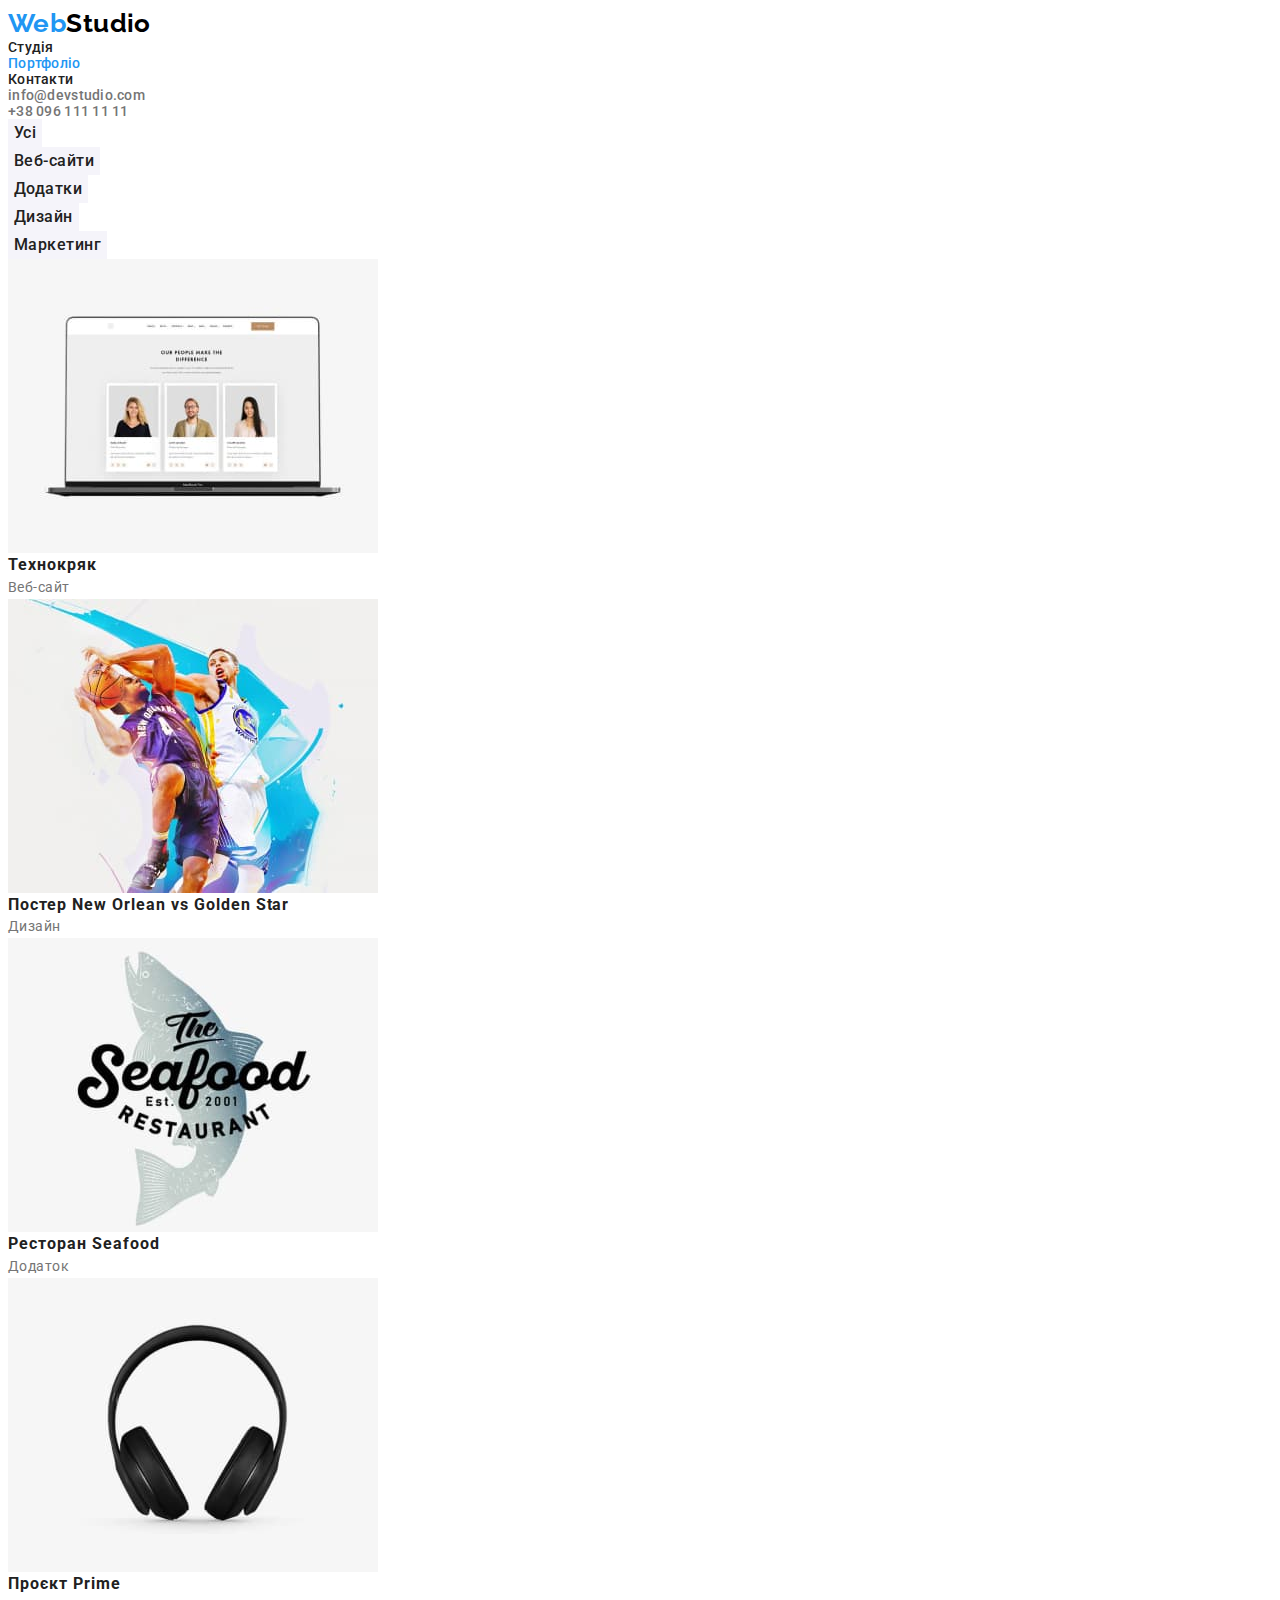
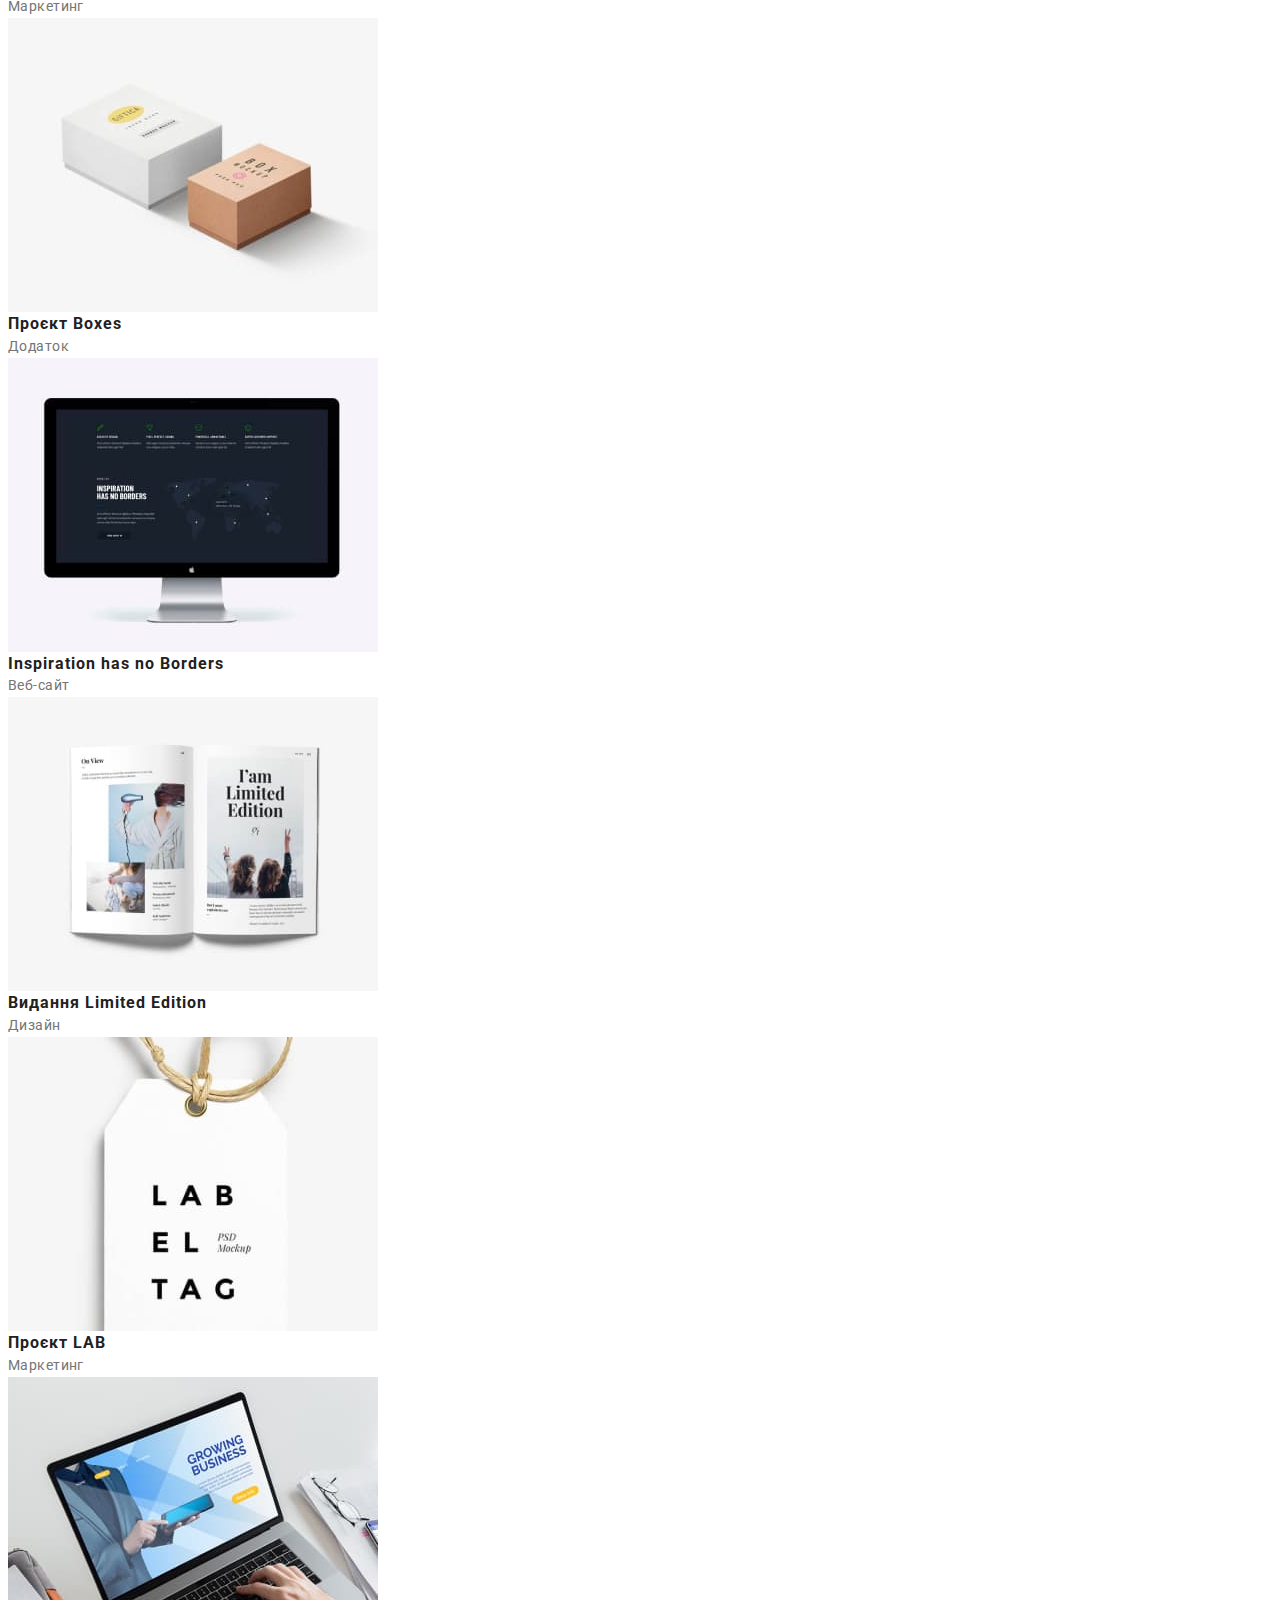
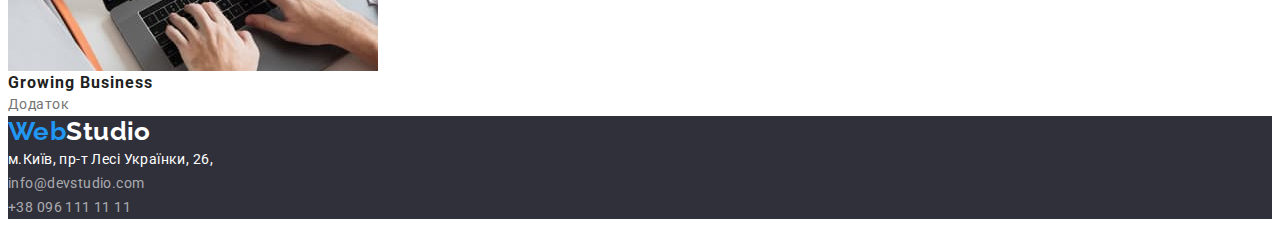
==== portfolio.html @ c2a8918e "kopia" ====
<!DOCTYPE html>
<html lang="uk">
  <head>
    <meta charset="UTF-8" />
    <meta http-equiv="X-UA-Compatible" content="IE=edge" />
    <meta name="viewport" content="width=device-width, initial-scale=1.0" />
    <title>portfolio</title>
    <link rel="preconnect" href="https://fonts.googleapis.com" />
    <link rel="preconnect" href="https://fonts.gstatic.com" crossorigin />
    <link
      href="https://fonts.googleapis.com/css2?family=Raleway:wght@700&family=Roboto:wght@400;500;700;900&display=swap"
      rel="stylesheet"
    />
    <link rel="stylesheet" href="./css/styles.css" />
  </head>

  <body>
    <!--Шапка-->
    <header class="header-item">
      <nav class="header-navigator">
        <a href="./index.html" class="logo link"
          ><span class="logo-blu link">Web</span
          ><span class="logo-header link">Studio</span></a
        >
        <ul class="list">
          <li>
            <a href="./index.html" class="nev-link link">Студія</a>
          </li>
          <li>
            <a href="./portfolio.html" class="nev-link link current"
              >Портфоліо</a
            >
          </li>
          <li>
            <a href="./index.html" class="nev-link link">Контакти</a>
          </li>
        </ul>
      </nav>
      <ul class="site-descr list">
        <li>
          <a href="mailto:info@devstudio.com" class="descr-list link"
            >info@devstudio.com</a
          >
        </li>
        <li>
          <a href="tel:+380961111111" class="descr-list link"
            >+38 096 111 11 11</a
          >
        </li>
      </ul>
    </header>

    <main>
      <h1 class="visually-hidden">Наші проекти</h1>
      <!--фільтри-->
      <section>
        <h2 class="visually-hidden">фільтри</h2>
        <ul class="list">
          <li><button type="button" class="port-btn">Усі</button></li>
          <li><button type="button" class="port-btn">Веб-сайти</button></li>
          <li><button type="button" class="port-btn">Додатки</button></li>
          <li><button type="button" class="port-btn">Дизайн</button></li>
          <li><button type="button" class="port-btn">Маркетинг</button></li>
        </ul>

        <!--портфоліо-->
        <ul class="list">
          <li>
            <img src="./images/img1.jpg" alt="веб-сайт" width="370" />
            <h3 class="prem-title">Технокряк</h3>
            <p class="prem-text">Веб-сайт</p>
          </li>
          <li>
            <img src="./images/img2.jpg" alt="постер" width="370" />
            <h3 class="prem-title">Постер New Orlean vs Golden Star</h3>
            <p class="prem-text">Дизайн</p>
          </li>
          <li>
            <img src="./images/img3.jpg" alt="ресторан" width="370" />
            <h3 class="prem-title">Ресторан Seafood</h3>
            <p class="prem-text">Додаток</p>
          </li>
          <li>
            <img src="./images/img4.jpg" alt="навушники" width="370" />
            <h3 class="prem-title">Проєкт Prime</h3>
            <p class="prem-text">Маркетинг</p>
          </li>
          <li>
            <img src="./images/img5.jpg" alt="2 коробки" width="370" />
            <h3 class="prem-title">Проєкт Boxes</h3>
            <p class="prem-text">Додаток</p>
          </li>
          <li>
            <img src="./images/img6.jpg" alt="монітор" width="370" />
            <h3 class="prem-title">Inspiration has no Borders</h3>
            <p class="prem-text">Веб-сайт</p>
          </li>
          <li>
            <img src="./images/img7.jpg" alt="книга" width="370" />
            <h3 class="prem-title">Видання Limited Edition</h3>
            <p class="prem-text">Дизайн</p>
          </li>
          <li>
            <img src="./images/img8.jpg" alt="ярлик" width="370" />
            <h3 class="prem-title">Проєкт LAB</h3>
            <p class="prem-text">Маркетинг</p>
          </li>
          <li>
            <img src="./images/img9.jpg" alt="ноутбук" width="370" />
            <h3 class="prem-title">Growing Business</h3>
            <p class="prem-text">Додаток</p>
          </li>
        </ul>
      </section>
    </main>

    <!--Контакты-->
    <footer class="footer-item">
      <a href="./index.html" class="logo link"
        ><span class="logo-blu link">Web</span
        ><span class="logo-footer link">Studio</span></a
      >

      <address class="footer-addres">
        <ul class="footer-addres list">
          <li>
            <a
              href="https://goo.gl/maps/duYvpXqUPSrrjTb77"
              target="_blank"
              rel="noopener noreferrer nofollow"
              class="kont-link link"
              >м.Київ, пр-т Лесі Українки, 26,</a
            >
          </li>
          <li class="nev-item">
            <a href="mailto:info@devstudio.com" class="kontakt-link link"
              >info@devstudio.com</a
            >
          </li>
          <li class="nev-item">
            <a href="tel:+380961111111" class="kontakt-link link"
              >+38 096 111 11 11</a
            >
          </li>
        </ul>
      </address>
    </footer>
  </body>
</html>
---- css/styles.css ----
:root  {
    --primari-text-color:#212121;
    --title-text-color: #757575;
    --accent-color: #2196F3;
    --text-color: #000;
    --background-color: #FFFFFF;
    --mein-background-color: #ECECEC ;
    --discript-background-color: #F5F4FA;
    --dark-background-color:#2F303A;
    --port-background-color: #E5E5E5;
}

body {
    font-family: "Roboto", sans-serif;
    background-color: var(--background-color);
    color: var(--primari-text-color);
    font-size: 14px;
    letter-spacing: 0.03em;
}
h1, h2, h3, p {
    margin: 0;
}



.logo {font-family: none;}

.list {list-style: none;
    margin: 0;
    padding: 0;}

.link {text-decoration: none;}

/*---------------------HEADER---------------------------------------*/

.header-item {background-color: var(--background-color);
}

.logo-blu {
    font-family: 'Raleway';
    font-weight: 700;
    font-size: 26px;
    line-height: calc(31/26);
    color: var(--accent-color);
}
.logo-blu:hover,
.logo-blu:focus {color: var(--text-color);
}

.logo-header {
    font-family: 'Raleway';
    font-weight: 700;
    font-size: 26px;
    line-height: calc(31/26);
    color: var(--text-color);
}
.logo-header:hover,
.logo-header:focus {color: var(--accent-color);}

.nev-link {
    font-weight: 500;
    line-height: calc(16/14);
    letter-spacing: 0.02em;
    color: var(--primari-text-color);
}
.nev-link:hover,
.nev-link:focus {color: var(--accent-color)}

.nev-link.link.current {color: var(--accent-color);
}

.descr-list {
    font-weight: 500;
    line-height: calc(16/14);
    letter-spacing: 0.02em;
    color: var(--title-text-color);}
.descr-list:hover,
.descr-list:focus {color: var(--accent-color);
}

/*-------------------------------HIRO------------------*/

.hiro-item {background-color: var(--dark-background-color);}

.hiro-title {
    font-weight: 900;
    font-size: 44px;
    line-height: calc(60/44);
    color: var(--background-color);
    text-align: center;
    text-align: center;
    letter-spacing: 0.06em;
    text-transform: uppercase;
}

.hiro-btn {
    font-family: inherit;
    font-weight: 700;
    font-size: 16px;
    line-height: calc(30/16);
    letter-spacing: 0.06em;
    cursor: pointer;
    color: var(--background-color);
    background-color: var(--accent-color);
    border: transparent;
}   
.hiro-btn:hover,
.hiro-btn:focus {color: var(--primari-text-color);
    background-color: var(--discript-background-color);}

.visually-hidden {
    position: absolute;
     white-space: nowrap;
     width: 1px;
     height: 1px;
     overflow: hidden;
     border: 0;
     padding: 0;
     clip: rect(0 0 0 0);
     clip-path: inset(50%);
     margin: -1px;
   }

.prem-title {
    font-weight: 700;
    line-height: calc(16/14);
    letter-spacing: 0.06em;
}

.prem-text {
    line-height: calc(24/14);
    color: var(--title-text-color);
}
.work {background-color: var(--discript-background-color);}

.title-work {
    font-weight: 700;
    font-size: 36px;
    line-height: calc(42/36);
    text-align: center;
 }

 .work-title {
    font-weight: 500;
    font-size: 16px;
    line-height: (19/16);
    text-align: center;
    letter-spacing: 0.03em;

}
.work-text {
    font-size: 16px;
    line-height: (19/16);
    text-align: center;
    letter-spacing: 0.03em;
    color: var(--title-text-color);
}

.logo-footer {
    font-family: 'Raleway';
    font-weight: 700;
    font-size: 26px;
    line-height: calc(31/26);
    color: var(--background-color);
}
.logo-footer:hover,
.logo-footer:focus {color: var(--accent-color);}

.footer-item {background-color: var(--dark-background-color)}

.kont-link {
    line-height: calc(24/14);
    color: var(--background-color);
}
.kont-link:hover,
.kont-link:focus {color: var(--accent-color);
}

.kontakt-link {
    line-height: calc(24/14);
    color: rgba(255, 255, 255, 0.6);
}
.kontakt-link:hover,
.kontakt-link:focus {color: var(--accent-color);
}

.port-btn {
    font-family: inherit;
    font-weight: 500;
    font-size: 16px;
    line-height: calc(26/16);
    text-align: center;
    letter-spacing: 0.03em;
    cursor: pointer;
    color: var(--primari-text-color);
     background-color: var(--discript-background-color);
     border: transparent;
}
.port-btn:hover,
.port-btn:focus {
    color: var(--background-color);
    background-color: var(--accent-color);
}

.footer-addres {font-style: normal;}
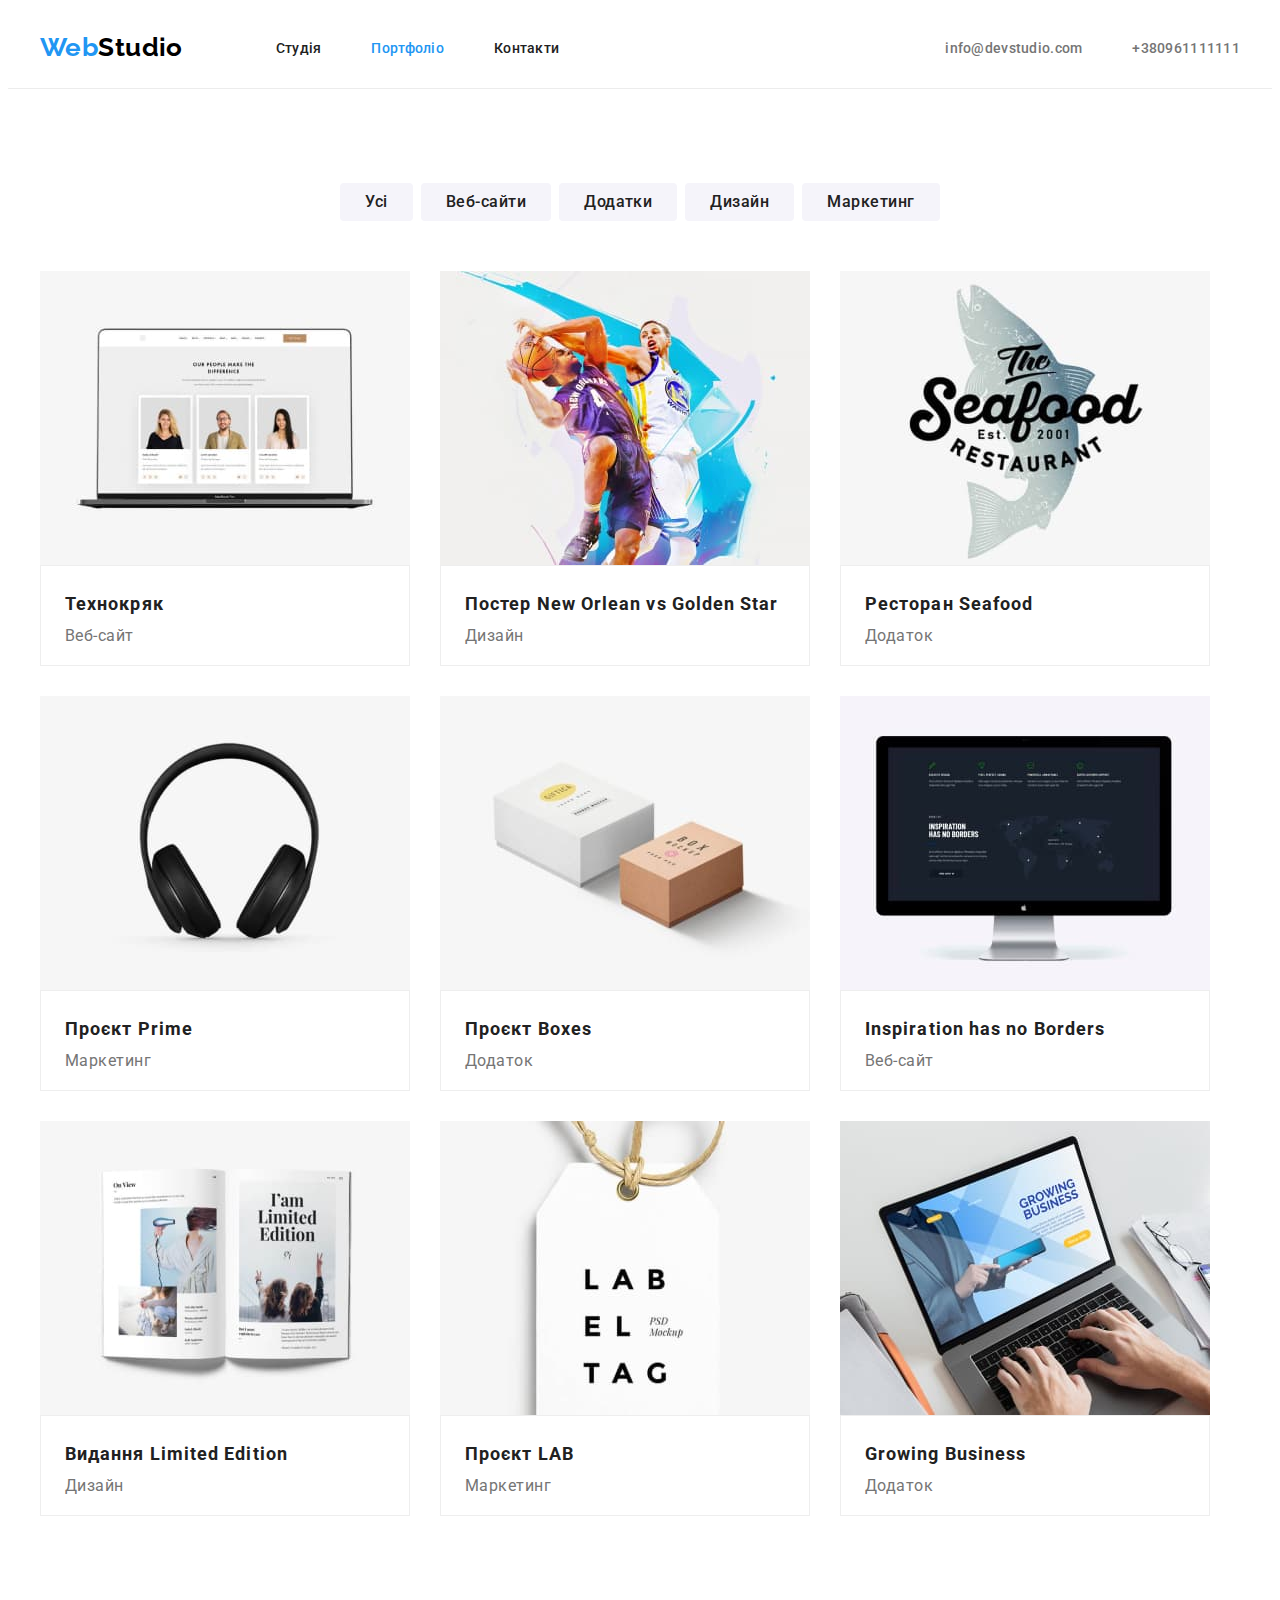
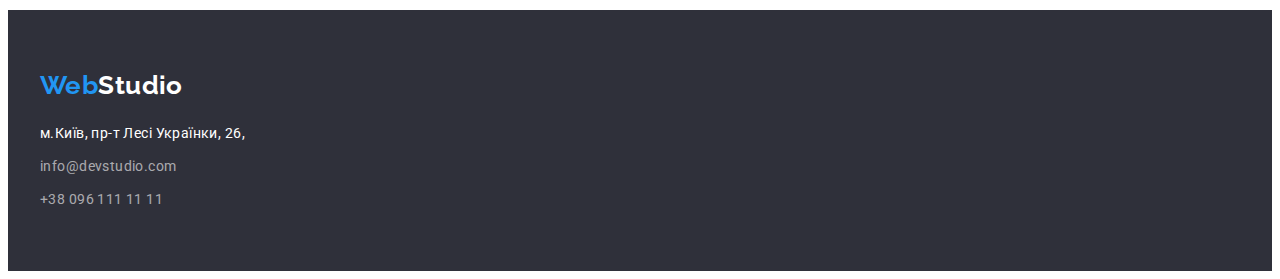
==== commit dec54182: "hiro-bcg-c" ====
--- a/portfolio.html
+++ b/portfolio.html
@@ -5,145 +5,187 @@
     <meta http-equiv="X-UA-Compatible" content="IE=edge" />
     <meta name="viewport" content="width=device-width, initial-scale=1.0" />
     <title>portfolio</title>
+
     <link rel="preconnect" href="https://fonts.googleapis.com" />
     <link rel="preconnect" href="https://fonts.gstatic.com" crossorigin />
     <link
       href="https://fonts.googleapis.com/css2?family=Raleway:wght@700&family=Roboto:wght@400;500;700;900&display=swap"
       rel="stylesheet"
     />
+
+    <link
+      rel="stylesheet"
+      href="https://cdnjs.cloudflare.com/ajax/libs/modern-normalize/1.1.0/modern-normalize.min.css"
+      integrity="sha512-wpPYUAdjBVSE4KJnH1VR1HeZfpl1ub8YT/NKx4PuQ5NmX2tKuGu6U/JRp5y+Y8XG2tV+wKQpNHVUX03MfMFn9Q=="
+      crossorigin="anonymous"
+      referrerpolicy="no-referrer"
+    />
     <link rel="stylesheet" href="./css/styles.css" />
   </head>
 
   <body>
     <!--Шапка-->
-    <header class="header-item">
-      <nav class="header-navigator">
-        <a href="./index.html" class="logo link"
+    <header class="header">
+      <div class="header-container container">
+        <a class="header-link logo link" href="./index.html"
           ><span class="logo-blu link">Web</span
           ><span class="logo-header link">Studio</span></a
         >
-        <ul class="list">
+        <nav>
+          <ul class="list-nav list">
+            <li>
+              <a href="./index.html" class="nev-link link">Студія</a>
+            </li>
+            <li>
+              <a href="./portfolio.html" class="nev-link link current">Портфоліо</a>
+            </li>
+            <li>
+              <a href="./index.html" class="nev-link link">Контакти</a>
+            </li>
+          </ul>
+        </nav>
+
+        <ul class="site-descr list">
           <li>
-            <a href="./index.html" class="nev-link link">Студія</a>
-          </li>
-          <li>
-            <a href="./portfolio.html" class="nev-link link current"
-              >Портфоліо</a
+            <a href="mailto:info@devstudio.com" class="descr-list link"
+              >info@devstudio.com</a
             >
           </li>
           <li>
-            <a href="./index.html" class="nev-link link">Контакти</a>
+            <a href="tel:+380961111111" class="descr-list link"
+              >+380961111111</a
+            >
           </li>
         </ul>
-      </nav>
-      <ul class="site-descr list">
-        <li>
-          <a href="mailto:info@devstudio.com" class="descr-list link"
-            >info@devstudio.com</a
-          >
-        </li>
-        <li>
-          <a href="tel:+380961111111" class="descr-list link"
-            >+38 096 111 11 11</a
-          >
-        </li>
-      </ul>
+      </div>
     </header>
 
     <main>
       <h1 class="visually-hidden">Наші проекти</h1>
       <!--фільтри-->
-      <section>
-        <h2 class="visually-hidden">фільтри</h2>
-        <ul class="list">
-          <li><button type="button" class="port-btn">Усі</button></li>
-          <li><button type="button" class="port-btn">Веб-сайти</button></li>
-          <li><button type="button" class="port-btn">Додатки</button></li>
-          <li><button type="button" class="port-btn">Дизайн</button></li>
-          <li><button type="button" class="port-btn">Маркетинг</button></li>
-        </ul>
+      <section class="section">
+        <div class="container">
+          <h2 class="visually-hidden">фільтри</h2>
+          <ul class="port-btn-container list">
+            <li class="port-btn-item">
+              <button type="button" class="port-btn">Усі</button>
+            </li>
+            <li class="port-btn-item">
+              <button type="button" class="port-btn">Веб-сайти</button>
+            </li>
+            <li class="port-btn-item">
+              <button type="button" class="port-btn">Додатки</button>
+            </li>
+            <li class="port-btn-item">
+              <button type="button" class="port-btn">Дизайн</button>
+            </li>
+            <li class="port-btn-item">
+              <button type="button" class="port-btn">Маркетинг</button>
+            </li>
+          </ul>
 
-        <!--портфоліо-->
-        <ul class="list">
-          <li>
-            <img src="./images/img1.jpg" alt="веб-сайт" width="370" />
-            <h3 class="prem-title">Технокряк</h3>
-            <p class="prem-text">Веб-сайт</p>
-          </li>
-          <li>
-            <img src="./images/img2.jpg" alt="постер" width="370" />
-            <h3 class="prem-title">Постер New Orlean vs Golden Star</h3>
-            <p class="prem-text">Дизайн</p>
-          </li>
-          <li>
-            <img src="./images/img3.jpg" alt="ресторан" width="370" />
-            <h3 class="prem-title">Ресторан Seafood</h3>
-            <p class="prem-text">Додаток</p>
-          </li>
-          <li>
-            <img src="./images/img4.jpg" alt="навушники" width="370" />
-            <h3 class="prem-title">Проєкт Prime</h3>
-            <p class="prem-text">Маркетинг</p>
-          </li>
-          <li>
-            <img src="./images/img5.jpg" alt="2 коробки" width="370" />
-            <h3 class="prem-title">Проєкт Boxes</h3>
-            <p class="prem-text">Додаток</p>
-          </li>
-          <li>
-            <img src="./images/img6.jpg" alt="монітор" width="370" />
-            <h3 class="prem-title">Inspiration has no Borders</h3>
-            <p class="prem-text">Веб-сайт</p>
-          </li>
-          <li>
-            <img src="./images/img7.jpg" alt="книга" width="370" />
-            <h3 class="prem-title">Видання Limited Edition</h3>
-            <p class="prem-text">Дизайн</p>
-          </li>
-          <li>
-            <img src="./images/img8.jpg" alt="ярлик" width="370" />
-            <h3 class="prem-title">Проєкт LAB</h3>
-            <p class="prem-text">Маркетинг</p>
-          </li>
-          <li>
-            <img src="./images/img9.jpg" alt="ноутбук" width="370" />
-            <h3 class="prem-title">Growing Business</h3>
-            <p class="prem-text">Додаток</p>
-          </li>
-        </ul>
+          <!--портфоліо-->
+          <ul class="port-list-container list">
+            <li class="port-list-item">
+              <img src="./images/img1.jpg" alt="веб-сайт" width="370" />
+              <div class="cart-cont">
+                <h2 class="port-title">Технокряк</h3>
+                <p class="port-text">Веб-сайт</p>
+              </div>
+            </li>
+            <li class="port-list-item">
+              <img src="./images/img2.jpg" alt="постер" width="370" />
+              <div class="cart-cont">
+                <h2 class="port-title">Постер New Orlean vs Golden Star</h3>
+                <p class="port-text">Дизайн</p>
+              </div>
+            </li>
+            <li class="port-list-item">
+              <img src="./images/img3.jpg" alt="ресторан" width="370" />
+              <div class="cart-cont">
+                <h2 class="port-title">Ресторан Seafood</h3>
+                <p class="port-text">Додаток</p>
+              </div>
+            </li>
+            <li class="port-list-item">
+              <img src="./images/img4.jpg" alt="навушники" width="370" />
+              <div class="cart-cont">
+                <h2 class="port-title">Проєкт Prime</h3>
+                <p class="port-text">Маркетинг</p>
+              </div>
+            </li>
+            <li class="port-list-item">
+              <img src="./images/img5.jpg" alt="2 коробки" width="370" />
+              <div class="cart-cont">
+                <h2 class="port-title">Проєкт Boxes</h3>
+                <p class="port-text">Додаток</p>
+              </div>
+            </li>
+            <li class="port-list-item">
+              <img src="./images/img6.jpg" alt="монітор" width="370" />
+              <div class="cart-cont">
+                <h2 class="port-title">Inspiration has no Borders</h3>
+                <p class="port-text">Веб-сайт</p>
+              </div>
+            </li>
+            <li class="port-list-item">
+              <img src="./images/img7.jpg" alt="книга" width="370" />
+              <div class="cart-cont">
+                <h2 class="port-title">Видання Limited Edition</h3>
+                <p class="port-text">Дизайн</p>
+              </div>
+            </li>
+            <li class="port-list-item">
+              <img src="./images/img8.jpg" alt="ярлик" width="370" />
+              <div class="cart-cont">
+                <h2 class="port-title">Проєкт LAB</h3>
+                <p class="port-text">Маркетинг</p>
+              </div>
+            </li>
+            <li class="port-list-item">
+              <img src="./images/img9.jpg" alt="ноутбук" width="370" />
+              <div class="cart-cont">
+                <h2 class="port-title">Growing Business</h3>
+                <p class="port-text">Додаток</p>
+              </div>
+            </li>
+          </ul>
+        </div>
       </section>
     </main>
 
     <!--Контакты-->
-    <footer class="footer-item">
-      <a href="./index.html" class="logo link"
-        ><span class="logo-blu link">Web</span
-        ><span class="logo-footer link">Studio</span></a
-      >
+    <footer class="footer">
+      <div class="container">
+        <a class="logo-item logo link" href="./index.html"
+          ><span class="logo-blu link">Web</span
+          ><span class="logo-footer link">Studio</span></a
+        >
 
-      <address class="footer-addres">
-        <ul class="footer-addres list">
-          <li>
-            <a
-              href="https://goo.gl/maps/duYvpXqUPSrrjTb77"
-              target="_blank"
-              rel="noopener noreferrer nofollow"
-              class="kont-link link"
-              >м.Київ, пр-т Лесі Українки, 26,</a
-            >
-          </li>
-          <li class="nev-item">
-            <a href="mailto:info@devstudio.com" class="kontakt-link link"
-              >info@devstudio.com</a
-            >
-          </li>
-          <li class="nev-item">
-            <a href="tel:+380961111111" class="kontakt-link link"
-              >+38 096 111 11 11</a
-            >
-          </li>
-        </ul>
-      </address>
+        <address>
+          <ul class="footer-addres list">
+            <li class="foot-item">
+              <a
+                href="https://goo.gl/maps/duYvpXqUPSrrjTb77"
+                target="_blank"
+                rel="noopener noreferrer nofollow"
+                class="kont-link link"
+                >м.Київ, пр-т Лесі Українки, 26,</a
+              >
+            </li>
+            <li class="foot-item">
+              <a href="mailto:info@devstudio.com" class="kontakt-link link"
+                >info@devstudio.com</a
+              >
+            </li>
+            <li class="foot-item">
+              <a href="tel:+380961111111" class="kontakt-link link"
+                >+38 096 111 11 11</a
+              >
+            </li>
+          </ul>
+        </address>
+      </div>
     </footer>
   </body>
 </html>
--- a/css/styles.css
+++ b/css/styles.css
@@ -1,205 +1,364 @@
-:root  {
-    --primari-text-color:#212121;
+:root {
+    --primari-text-color: #212121;
     --title-text-color: #757575;
-    --accent-color: #2196F3;
+    --accent-color: #2196f3;
     --text-color: #000;
-    --background-color: #FFFFFF;
-    --mein-background-color: #ECECEC ;
-    --discript-background-color: #F5F4FA;
-    --dark-background-color:#2F303A;
-    --port-background-color: #E5E5E5;
-}
-
-body {
+    --background-color: #ffffff;
+    --mein-background-color: #ececec;
+    --discript-background-color: #f5f4fa;
+    --dark-background-color: #2f303a;
+    --port-background-color: #e5e5e5;
+  }
+  body {
     font-family: "Roboto", sans-serif;
     background-color: var(--background-color);
     color: var(--primari-text-color);
     font-size: 14px;
     letter-spacing: 0.03em;
+  }
+  h1,
+  h2,
+  h3,
+  p {
+    margin: 0;
+  }
+  img {
+    display: block;
+    max-width: 100%;
+    height: auto;
+  }
+  address {
+     font-style: normal;
+  }
+  button {
+    display: block;
+    cursor: pointer;
+    border: none;
+    border-radius: 4px;
+  }
+  .section {
+    padding-top: 94px;
+    padding-bottom: 94px;
+  }
+  .container {
+    width: 1200px;
+    padding-right: 15px;
+    padding-left: 15px;
+    margin-left: auto;
+    margin-right: auto;
+    /*outline: 2px solid red;*/
+  }
+  .logo {
+    font-family: none;
+  }
+  .list {
+    list-style: none;
+    margin: 0;
+    padding: 0;
+  }
+  .link {
+    text-decoration: none;
+  }
+  /*---------------------HEADER---------------------------------------*/
+  .header {
+    padding-top: 24px;
+    padding-bottom: 25px;
+    border-bottom: 1px solid #ECECEC;
+  }
+  .header-container {
+    display: flex;
+    align-items: center;
+  }
+  .header-link {
+    margin-right: 93px;
+  }
+  .list-nav {
+    display: flex;
+    gap: 50px;
+  }
+  .logo-blu {
+    font-family: "Raleway";
+    font-weight: 700;
+    font-size: 26px;
+    line-height: calc(31 / 26);
+    color: var(--accent-color);
+  }
+  .logo-blu:hover,
+  .logo-blu:focus {
+    color: var(--text-color);
+  }
+  .logo-header {
+    font-family: "Raleway";
+    font-weight: 700;
+    font-size: 26px;
+    line-height: calc(31 / 26);
+    color: var(--text-color);
+  }
+  .logo-header:hover,
+  .logo-header:focus {
+    color: var(--accent-color);
+  }
+  .nev-link {
+    font-weight: 500;
+    line-height: calc(16 / 14);
+    letter-spacing: 0.02em;
+    color: var(--primari-text-color);
+  }
+  .nev-link:hover,
+  .nev-link:focus {
+    color: var(--accent-color);
+  }
+  .nev-link.link.current {
+    color: var(--accent-color);
+  }
+  .site-descr {
+    display: flex;
+    gap: 50px;
+    margin-left: auto;
+  }
+  .descr-list {
+    font-weight: 500;
+    line-height: calc(16 / 14);
+    letter-spacing: 0.02em;
+    color: var(--title-text-color);
+    text-align: center;
+  }
+  .descr-list:hover,
+  .descr-list:focus {
+    color: var(--accent-color);
+  }
+  /*-------------------------------HIRO------------------*/
+  .hiro {
+    padding-top: 200px;
+    padding-bottom: 200px;
+    background: rgba(47, 48, 58, 0.4);
+    background-image: url(../images/box4.jpg);
+    background-repeat: no-repeat;
+    background-position: center;
+    max-width: 1600px;
+    margin: 0 auto;
 }
-h1, h2, h3, p {
-    margin: 0;
-}
-
-
-
-.logo {font-family: none;}
-
-.list {list-style: none;
-    margin: 0;
-    padding: 0;}
-
-.link {text-decoration: none;}
-
-/*---------------------HEADER---------------------------------------*/
-
-.header-item {background-color: var(--background-color);
-}
-
-.logo-blu {
-    font-family: 'Raleway';
+  .hiro-item {
+    padding-top: 94px;
+    padding-bottom: 94px;
+  }
+  .hiro-uhdertitle {
+    width: 696px;
+    margin-left: auto;
+    margin-right: auto;
+  }
+  .hiro-title {
+    font-weight: 900;
+    font-size: 44px;
+    line-height: calc(60 / 44);
+    color: var(--background-color);
+    text-align: center;
+    letter-spacing: 0.06em;
+    text-transform: uppercase;
+    margin-bottom: 30px;
+  }
+  .hiro-btn {
+    min-width: 216px;
+    padding: 10px 32px;
+    font-family: inherit;
+    font-weight: 700;
+    font-size: 16px;
+    line-height: calc(30 / 16);
+    letter-spacing: 0.06em;
+    color: var(--background-color);
+    background-color: var(--accent-color);
+    box-shadow: 0px 4px 4px rgba(0, 0, 0, 0.15);
+    margin-left: auto;
+    margin-right: auto;
+   }
+  .hiro-btn:hover,
+  .hiro-btn:focus {
+    color: var(--primari-text-color);
+    background-color: var(--discript-background-color);
+  }
+  /*---------------------PREM--------------------*/
+  .visually-hidden {
+    position: absolute;
+    white-space: nowrap;
+    width: 1px;
+    height: 1px;
+    overflow: hidden;
+    border: 0;
+    padding: 0;
+    clip: rect(0 0 0 0);
+    clip-path: inset(50%);
+    margin: -1px;
+  }
+  .prem {
+    display: flex;
+    gap: 30px;
+  }
+  .prem-uhdertitle {
+    width: 270px;
+  }
+  .prem-title {
+    font-weight: 700;
+    font-size: 14px;
+    line-height: calc(16 / 14);
+    letter-spacing: 0.03em;
+    margin-bottom: 10px;
+  }
+  .prem-text {
+    line-height: calc(24 / 14);
+    color: var(--title-text-color);
+    letter-spacing: 0.03em;
+  }
+  /*-------------------PHOTO--------------*/
+  .style {
+    padding-top: 0px;
+  }
+  .title {
+    text-align: center;
+    margin-bottom: 50px;
+  }
+  .title-work {
+    font-weight: 700;
+    font-size: 36px;
+    line-height: calc(42 / 36);
+  }
+  .photo-container {
+    display: flex;
+    gap: 30px;
+  }
+  /*------------------WORK------------------*/
+  .work {
+    background-color: var(--discript-background-color);
+  }
+  .work-container {
+    display: flex;
+    gap: 30px;
+  }
+  .work-item {
+    box-shadow: 0px 1px 3px rgba(0, 0, 0, 0.12), 0px 1px 1px rgba(0, 0, 0, 0.14),
+    0px 2px 1px rgba(0, 0, 0, 0.2);
+    border-radius: 0px 0px 4px 4px;
+    width: 270px;
+    background-color: var(--background-color);
+  }
+  .work-cont {
+    padding-top: 30px;
+    padding-bottom: 30px;
+  }
+  .work-title {
+    font-weight: 500;
+    font-size: 16px;
+    line-height: (19/16);
+    text-align: center;
+    letter-spacing: 0.03em;
+    margin-bottom: 10px;
+  }
+  .work-text {
+    font-size: 16px;
+    line-height: (19/16);
+    text-align: center;
+    letter-spacing: 0.03em;
+    color: var(--title-text-color);
+  }
+  /*----------------FOOTER----------------*/
+  .footer {
+    background-color: var(--dark-background-color);
+    padding-top: 60px;
+    padding-bottom: 60px;
+  }
+  .logo-item {
+    margin-bottom: 20px;
+    display: block;
+  }
+  .foot-item {
+    margin-bottom: 9px;
+  }
+  .foot-item:last-child {
+    margin-bottom: 0px;
+  }
+  .logo-footer {
+    font-family: "Raleway";
     font-weight: 700;
     font-size: 26px;
     line-height: calc(31/26);
-    color: var(--accent-color);
-}
-.logo-blu:hover,
-.logo-blu:focus {color: var(--text-color);
-}
-
-.logo-header {
-    font-family: 'Raleway';
-    font-weight: 700;
-    font-size: 26px;
-    line-height: calc(31/26);
-    color: var(--text-color);
-}
-.logo-header:hover,
-.logo-header:focus {color: var(--accent-color);}
-
-.nev-link {
-    font-weight: 500;
-    line-height: calc(16/14);
-    letter-spacing: 0.02em;
-    color: var(--primari-text-color);
-}
-.nev-link:hover,
-.nev-link:focus {color: var(--accent-color)}
-
-.nev-link.link.current {color: var(--accent-color);
-}
-
-.descr-list {
-    font-weight: 500;
-    line-height: calc(16/14);
-    letter-spacing: 0.02em;
-    color: var(--title-text-color);}
-.descr-list:hover,
-.descr-list:focus {color: var(--accent-color);
-}
-
-/*-------------------------------HIRO------------------*/
-
-.hiro-item {background-color: var(--dark-background-color);}
-
-.hiro-title {
-    font-weight: 900;
-    font-size: 44px;
-    line-height: calc(60/44);
-    color: var(--background-color);
-    text-align: center;
-    text-align: center;
-    letter-spacing: 0.06em;
-    text-transform: uppercase;
-}
-
-.hiro-btn {
-    font-family: inherit;
-    font-weight: 700;
-    font-size: 16px;
-    line-height: calc(30/16);
-    letter-spacing: 0.06em;
-    cursor: pointer;
-    color: var(--background-color);
-    background-color: var(--accent-color);
-    border: transparent;
-}   
-.hiro-btn:hover,
-.hiro-btn:focus {color: var(--primari-text-color);
-    background-color: var(--discript-background-color);}
-
-.visually-hidden {
-    position: absolute;
-     white-space: nowrap;
-     width: 1px;
-     height: 1px;
-     overflow: hidden;
-     border: 0;
-     padding: 0;
-     clip: rect(0 0 0 0);
-     clip-path: inset(50%);
-     margin: -1px;
-   }
-
-.prem-title {
-    font-weight: 700;
-    line-height: calc(16/14);
-    letter-spacing: 0.06em;
-}
-
-.prem-text {
-    line-height: calc(24/14);
-    color: var(--title-text-color);
-}
-.work {background-color: var(--discript-background-color);}
-
-.title-work {
-    font-weight: 700;
-    font-size: 36px;
-    line-height: calc(42/36);
-    text-align: center;
- }
-
- .work-title {
-    font-weight: 500;
-    font-size: 16px;
-    line-height: (19/16);
-    text-align: center;
-    letter-spacing: 0.03em;
-
-}
-.work-text {
-    font-size: 16px;
-    line-height: (19/16);
-    text-align: center;
-    letter-spacing: 0.03em;
-    color: var(--title-text-color);
-}
-
-.logo-footer {
-    font-family: 'Raleway';
-    font-weight: 700;
-    font-size: 26px;
-    line-height: calc(31/26);
-    color: var(--background-color);
-}
-.logo-footer:hover,
-.logo-footer:focus {color: var(--accent-color);}
-
-.footer-item {background-color: var(--dark-background-color)}
-
-.kont-link {
-    line-height: calc(24/14);
-    color: var(--background-color);
-}
-.kont-link:hover,
-.kont-link:focus {color: var(--accent-color);
-}
-
-.kontakt-link {
-    line-height: calc(24/14);
+    color: var(--background-color);
+    margin-top: 60px;
+    margin-bottom: 20px;
+  }
+  .logo-footer:hover,
+  .logo-footer:focus {
+    color: var(--accent-color);
+  }
+  .kont-link {
+    line-height: calc(24 / 14);
+    color: var(--background-color);
+  }
+  .kont-link:hover,
+  .kont-link:focus {
+    color: var(--accent-color);
+  }
+  .kontakt-link {
+    line-height: calc(24 / 14);
     color: rgba(255, 255, 255, 0.6);
-}
-.kontakt-link:hover,
-.kontakt-link:focus {color: var(--accent-color);
-}
-
-.port-btn {
+  }
+  .kontakt-link:hover,
+  .kontakt-link:focus {
+    color: var(--accent-color);
+  }
+  /*----------------PORT-FILTR----------*/
+  .port-btn-container {
+    display: flex;
+    justify-content: center;
+    margin-bottom: 50px;
+    }
+  .port-btn-item {
+    margin-right: 8px;
+  }
+  .port-btn-item:last-child {
+    margin-right: 0px;
+  }
+  .port-btn {
     font-family: inherit;
     font-weight: 500;
     font-size: 16px;
-    line-height: calc(26/16);
-    text-align: center;
-    letter-spacing: 0.03em;
-    cursor: pointer;
+    line-height: calc(26 / 16);
+    text-align: center;
+    letter-spacing: 0.03em;
     color: var(--primari-text-color);
-     background-color: var(--discript-background-color);
-     border: transparent;
-}
-.port-btn:hover,
-.port-btn:focus {
+    background-color: var(--discript-background-color);
+    padding: 6px 25px;
+  }
+  .port-btn:hover,
+  .port-btn:focus {
     color: var(--background-color);
     background-color: var(--accent-color);
-}
-
-.footer-addres {font-style: normal;}+    box-shadow: 0px 3px 1px rgba(0, 0, 0, 0.1), 0px 1px 2px rgba(0, 0, 0, 0.08),
+      0px 2px 2px rgba(0, 0, 0, 0.12);
+  }
+  /*-----------------PORT-LIST------------*/
+  .port-list-container {
+    display: flex;
+    flex-wrap: wrap;
+    gap: 30px;
+  }
+  .port-list-item {
+    width: 370px;
+  }
+  .cart-cont {
+    padding: 20px 24px;
+    /*outline: 2px solid green;*/
+    border: 1px solid #EEEEEE;
+  }
+  .port-title {
+    font-weight: 700;
+    font-size: 18px;
+    line-height: 2;
+    letter-spacing: 0.06em;
+    margin-bottom: 4px;
+  }
+  .port-text {
+    font-size: 16px;
+    line-height: (30/16);
+    letter-spacing: 0.03em;
+    color: var(--title-text-color);
+  }
+  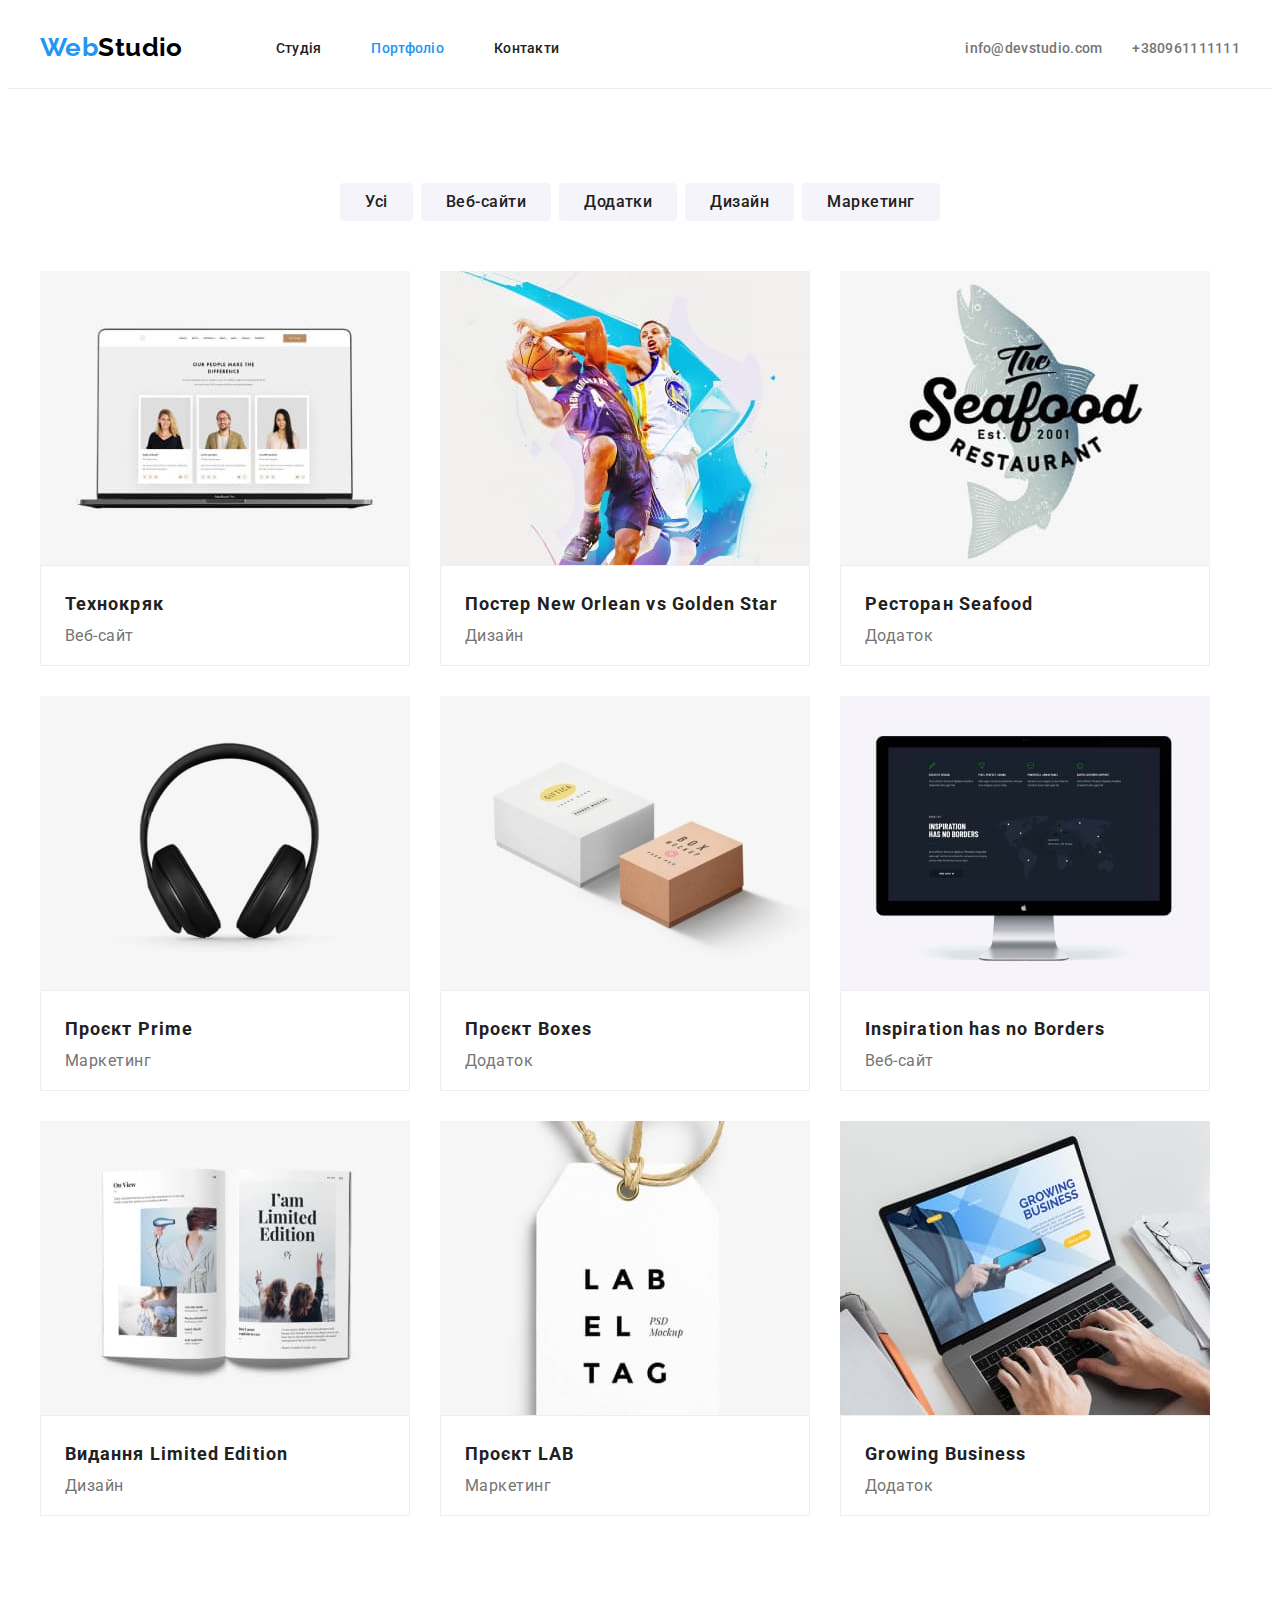
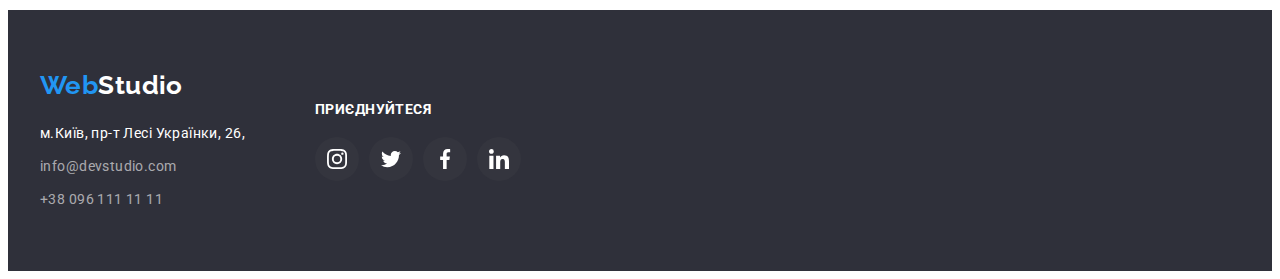
==== commit bf7c3a9a: "tin" ====
--- a/portfolio.html
+++ b/portfolio.html
@@ -156,35 +156,94 @@
 
     <!--Контакты-->
     <footer class="footer">
-      <div class="container">
-        <a class="logo-item logo link" href="./index.html"
-          ><span class="logo-blu link">Web</span
-          ><span class="logo-footer link">Studio</span></a
-        >
-
-        <address>
-          <ul class="footer-addres list">
-            <li class="foot-item">
-              <a
-                href="https://goo.gl/maps/duYvpXqUPSrrjTb77"
-                target="_blank"
-                rel="noopener noreferrer nofollow"
-                class="kont-link link"
-                >м.Київ, пр-т Лесі Українки, 26,</a
-              >
-            </li>
-            <li class="foot-item">
-              <a href="mailto:info@devstudio.com" class="kontakt-link link"
-                >info@devstudio.com</a
-              >
-            </li>
-            <li class="foot-item">
-              <a href="tel:+380961111111" class="kontakt-link link"
-                >+38 096 111 11 11</a
-              >
-            </li>
-          </ul>
-        </address>
+      <div class="container para">
+        <div class="foot">
+          <a class="logo-item logo link" href="./index.html"
+            ><span class="logo-blu link">Web</span
+            ><span class="logo-footer link">Studio</span></a
+          >
+          <address>
+            <ul class="footer-addres list">
+              <li class="foot-item">
+                <a
+                  href="https://goo.gl/maps/duYvpXqUPSrrjTb77"
+                  target="_blank"
+                  rel="noopener noreferrer nofollow"
+                  class="kont-link link"
+                  >м.Київ, пр-т Лесі Українки, 26,</a
+                >
+              </li>
+              <li class="foot-item">
+                <a href="mailto:info@devstudio.com" class="kontakt-link link"
+                  >info@devstudio.com</a
+                >
+              </li>
+              <li class="foot-item">
+                <a href="tel:+380961111111" class="kontakt-link link"
+                  >+38 096 111 11 11</a
+                >
+              </li>
+            </ul>
+          </address>
+        </div>
+        <div class="foot-soc">
+          <p class="footer-text">ПРИЄДНУЙТЕСЯ</p>
+            <ul class="socials list">
+              <li class="socials-item">
+                <a
+                  class="foot-color-link link"
+                  href="https://instagrfoot-color
+                  target="_blank"
+                  rel="noopener noreferrer"
+                  aria-label="Instagram icon"
+                >
+                  <svg class="foot-color-icon" width="20" height="20">
+                    <use href="./images/icons.svg#instagram"></use>
+                  </svg>
+                </a>
+              </li>
+              <li class="socials-item">
+                <a
+                  class="foot-color-link link"
+                  href="https://twitter.com"
+                  target="_blank"
+                  rel="noopener noreferrer"
+                  aria-label="twitter icon"
+                >
+                  <svg class="foot-color-icon" width="20" height="20">
+                    <use href="./images/icons.svg#twitter"></use>
+                  </svg>
+                </a>
+              </li>
+              <li class="socials-item">
+                <a
+                  class="foot-color-link link"
+                  href="https://facebook.com"
+                  target="_blank"
+                  rel="noopener noreferrer"
+                  aria-label="facebook icon"
+                >
+                  <svg class="foot-color-icon" width="20" height="20">
+                    <use href="./images/icons.svg#facebook"></use>
+                  </svg>
+                </a>
+              </li>
+              <li class="socials-item">
+                <a
+                  class="foot-color-link link"
+                  href="https://linkedin.com"
+                  target="_blank"
+                  rel="noopener noreferrer"
+                  aria-label="linkedin icon"
+                >
+                  <svg class="foot-color-icon" width="20" height="20">
+                    <use href="./images/icons.svg#linkedin"></use>
+                  </svg>
+                </a>
+              </li>
+            </ul>
+          </p>
+        </div>
       </div>
     </footer>
   </body>
--- a/css/styles.css
+++ b/css/styles.css
@@ -8,6 +8,7 @@
     --discript-background-color: #f5f4fa;
     --dark-background-color: #2f303a;
     --port-background-color: #e5e5e5;
+    --grey-color: #AFB1B8;
   }
   body {
     font-family: "Roboto", sans-serif;
@@ -113,8 +114,9 @@
   }
   .site-descr {
     display: flex;
-    gap: 50px;
+    gap: 30px;
     margin-left: auto;
+    align-items: center;
   }
   .descr-list {
     font-weight: 500;
@@ -122,12 +124,16 @@
     letter-spacing: 0.02em;
     color: var(--title-text-color);
     text-align: center;
+    gap: 10px;
   }
   .descr-list:hover,
   .descr-list:focus {
     color: var(--accent-color);
   }
-  /*-------------------------------HIRO------------------*/
+  .header-icon {
+    fill: currentColor;
+  }
+ /*-------------------------------HIRO------------------*/
   .hiro {
     padding-top: 200px;
     padding-bottom: 200px;
@@ -196,6 +202,31 @@
   .prem-uhdertitle {
     width: 270px;
   }
+  .prem-uhdertitle::before {
+    display: block;
+    content: " ";
+    height: 120px;
+    /*outline: 1px solid red;*/
+    border-radius: 4px;
+    background-repeat: no-repeat;
+    background-position: center;
+    background-color: var(--discript-background-color);
+    margin-bottom: 30px;
+  }
+
+  .icon-antenna::before {
+    background-image: url(../images/icons/antenna.svg);
+  }
+  .icon-clock::before {
+    background-image: url(../images/icons/clock.svg);
+  }
+  .icon-diagram::before {
+    background-image: url(../images/icons/diagram.svg);
+  }
+  .icon-astronaut::before {
+    background-image: url(../images/icons/astronaut.svg);
+  }
+
   .prem-title {
     font-weight: 700;
     font-size: 14px;
@@ -258,6 +289,7 @@
     text-align: center;
     letter-spacing: 0.03em;
     color: var(--title-text-color);
+    margin-bottom: 16px;
   }
   /*----------------FOOTER----------------*/
   .footer {
@@ -304,6 +336,41 @@
   .kontakt-link:focus {
     color: var(--accent-color);
   }
+  .footer-text {
+    font-weight: 700;
+    line-height: calc(16/14);
+    color: var(--background-color);
+    margin-bottom: 20px;
+    }
+  .para {
+    display: flex;
+    align-items: center;
+  }
+  .foot {
+    margin-right: 70px;
+  }
+  .foot-soc {
+    width: 206px;
+    gap: 10px;
+  }
+  .foot-color-link {
+    display: flex;
+    justify-content: center;
+    align-items: center;
+    width: 44px;
+    height: 44px;
+    border-radius: 50%;
+    background-color: rgba(100, 100, 100, 10%);
+    color: var(--background-color);
+  }
+  .foot-color-icon {
+    fill: currentColor;
+  }
+  .foot-color-link:hover, .foot-color-icon 
+  .foot-color-link:focus .foot-color-icon {
+    background-color: var(--accent-color);
+  }
+
   /*----------------PORT-FILTR----------*/
   .port-btn-container {
     display: flex;
@@ -361,4 +428,66 @@
     letter-spacing: 0.03em;
     color: var(--title-text-color);
   }
+  /*-----------------SOCIAL------------*/
+  .socials {
+    display: flex;
+    justify-content: center;
+    align-items: center;
+    gap: 10px;
+  }
+  .socials-link {
+    display: flex;
+    justify-content: center;
+    align-items: center;
+    width: 44px;
+    height: 44px;
+    border-radius: 50%;
+    background-color: var(--background-color);
+    color: var(--grey-color);
+    /*outline: 2px solid red;
+    outline-offset: -2px;*/
+  }
+  .socials-icon {
+    fill: currentColor;
+  }
+  .socials-link:hover, .socials-icon 
+  .socials-link:focus .socials-icon {
+    background-color: var(--accent-color);
+    color: var(--background-color);
+  }
+  /*-----------------KLIENT------------*/
+  .klient-container {
+    display: flex;
+    gap: 30px;
+  }
+  .klient-item {
+    display: flex;
+    justify-content: center;
+    align-items: center;
+    gap: 30px;
+  }
+  .klient-link {
+    display: flex;
+    justify-content: center;
+    align-items: center;
+    border: 1px solid var(--grey-color);
+    border-radius: 4px;
+    width: 170px;
+    height: 92px;
+    background-color: var(--background-color);
+    color: var(--grey-color);
+  }
+  .klient-link:hover,
+  .klient-link:focus {
+    border: 1px solid  var(--accent-color);
+  }
+  
+  .klient-icon {
+    fill: currentColor;
+  }
+  .klient-icon:hover,
+  .klient-icon:focus {
+    fill: var(--accent-color);
+  }
+
   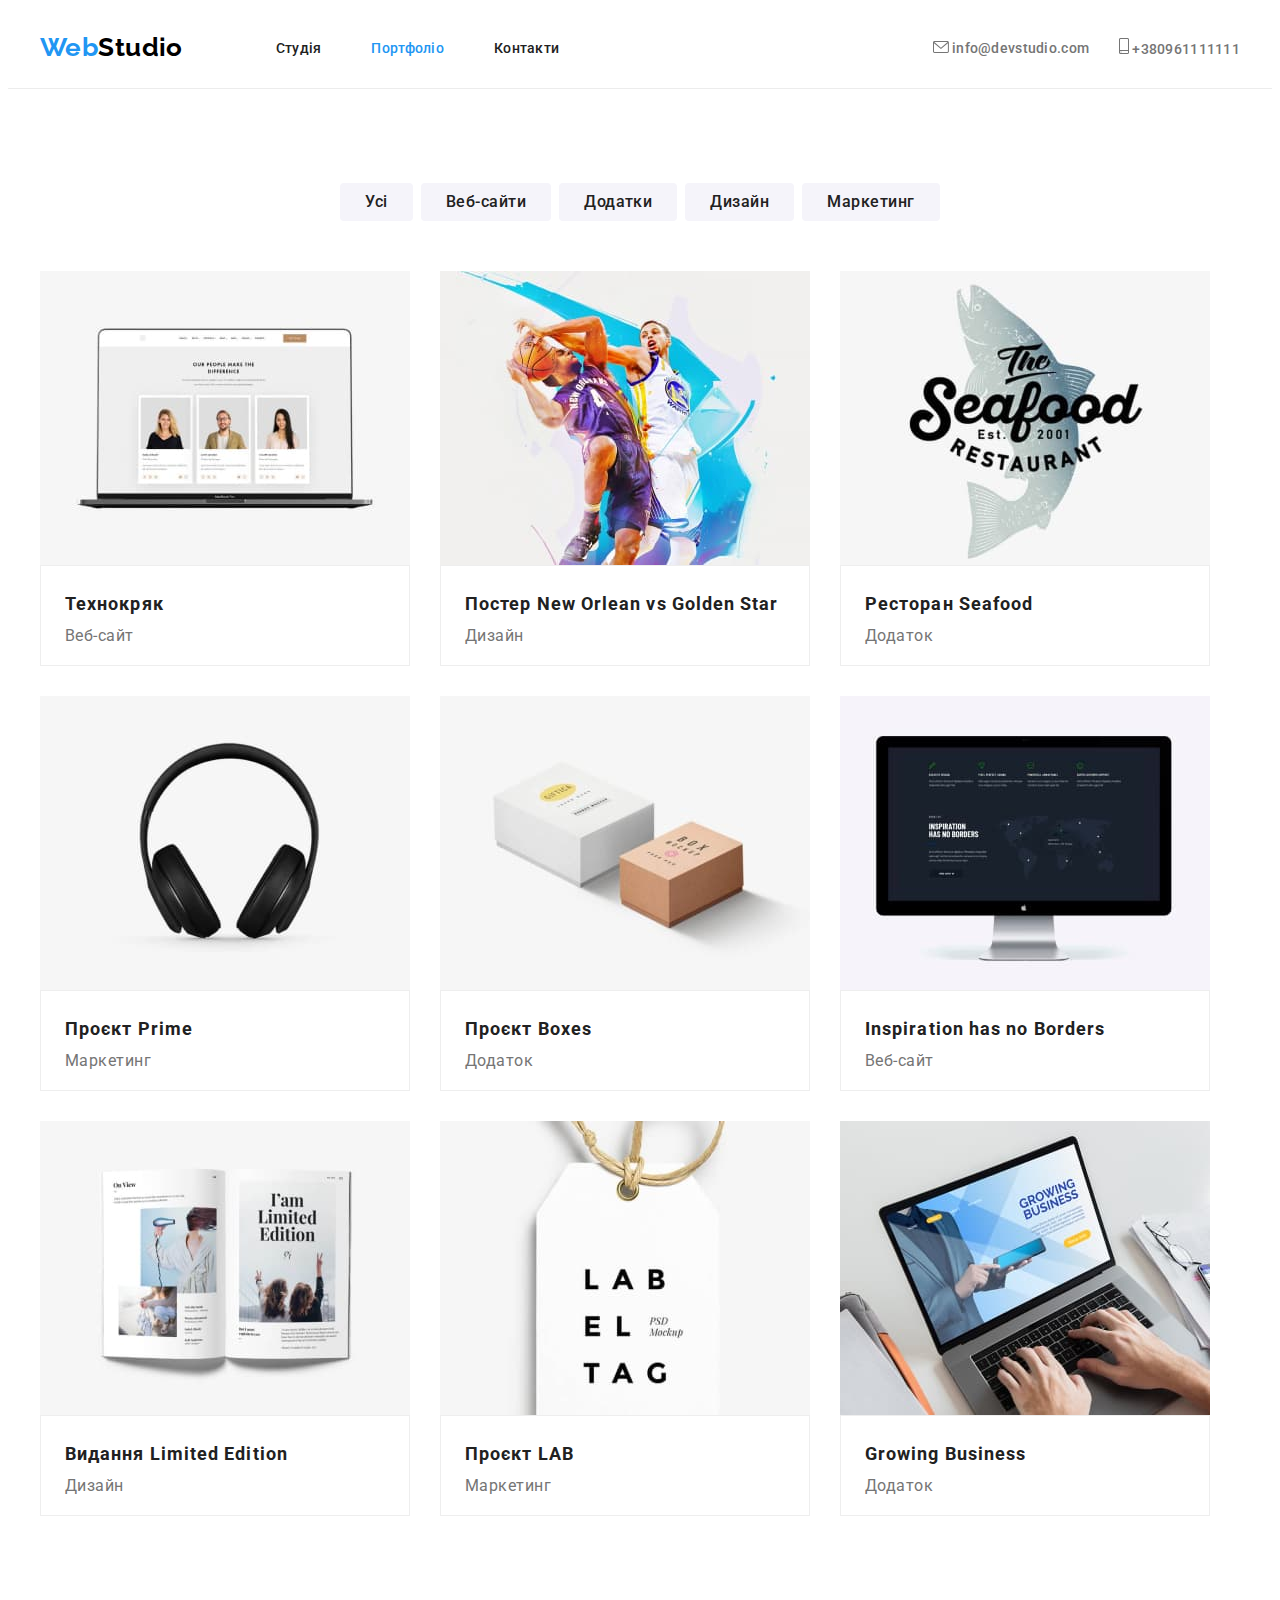
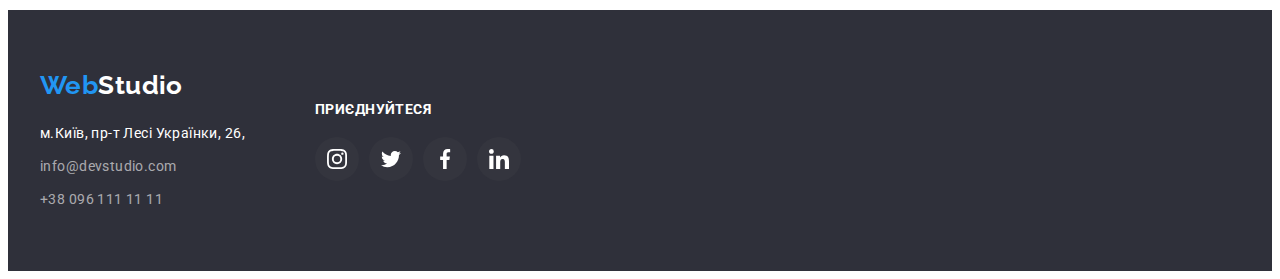
==== commit d1c78194: "covsem" ====
--- a/portfolio.html
+++ b/portfolio.html
@@ -47,14 +47,20 @@
 
         <ul class="site-descr list">
           <li>
-            <a href="mailto:info@devstudio.com" class="descr-list link"
-              >info@devstudio.com</a
-            >
+            <a href="mailto:info@devstudio.com" class="descr-list link">
+              <svg class="header-icon" width="16" height="12">
+                <use href="./images/icons.svg#envelope"></use>
+              </svg>
+              info@devstudio.com
+            </a>
           </li>
           <li>
             <a href="tel:+380961111111" class="descr-list link"
-              >+380961111111</a
-            >
+              ><svg class="header-icon" width="10" height="16">
+                <use href="./images/icons.svg#smartphone"></use>
+              </svg>
+              +380961111111
+            </a>
           </li>
         </ul>
       </div>
--- a/css/styles.css
+++ b/css/styles.css
@@ -143,7 +143,7 @@
     background-position: center;
     max-width: 1600px;
     margin: 0 auto;
-}
+  }
   .hiro-item {
     padding-top: 94px;
     padding-bottom: 94px;
@@ -176,7 +176,7 @@
     box-shadow: 0px 4px 4px rgba(0, 0, 0, 0.15);
     margin-left: auto;
     margin-right: auto;
-   }
+  }
   .hiro-btn:hover,
   .hiro-btn:focus {
     color: var(--primari-text-color);
@@ -213,7 +213,6 @@
     background-color: var(--discript-background-color);
     margin-bottom: 30px;
   }
-
   .icon-antenna::before {
     background-image: url(../images/icons/antenna.svg);
   }
@@ -226,7 +225,6 @@
   .icon-astronaut::before {
     background-image: url(../images/icons/astronaut.svg);
   }
-
   .prem-title {
     font-weight: 700;
     font-size: 14px;
@@ -341,7 +339,7 @@
     line-height: calc(16/14);
     color: var(--background-color);
     margin-bottom: 20px;
-    }
+  }
   .para {
     display: flex;
     align-items: center;
@@ -370,13 +368,12 @@
   .foot-color-link:focus .foot-color-icon {
     background-color: var(--accent-color);
   }
-
   /*----------------PORT-FILTR----------*/
   .port-btn-container {
     display: flex;
     justify-content: center;
     margin-bottom: 50px;
-    }
+  }
   .port-btn-item {
     margin-right: 8px;
   }
@@ -409,6 +406,11 @@
   }
   .port-list-item {
     width: 370px;
+  }
+  .port-list-item:hover,
+  .port-list-item:focus {
+    border: 1px solid #EEEEEE;
+    box-shadow: 0px 1px 1px rgba(0, 0, 0, 0.12), 0px 4px 4px rgba(0, 0, 0, 0.06), 1px 4px 6px rgba(0, 0, 0, 0.16);
   }
   .cart-cont {
     padding: 20px 24px;
@@ -481,7 +483,6 @@
   .klient-link:focus {
     border: 1px solid  var(--accent-color);
   }
-  
   .klient-icon {
     fill: currentColor;
   }
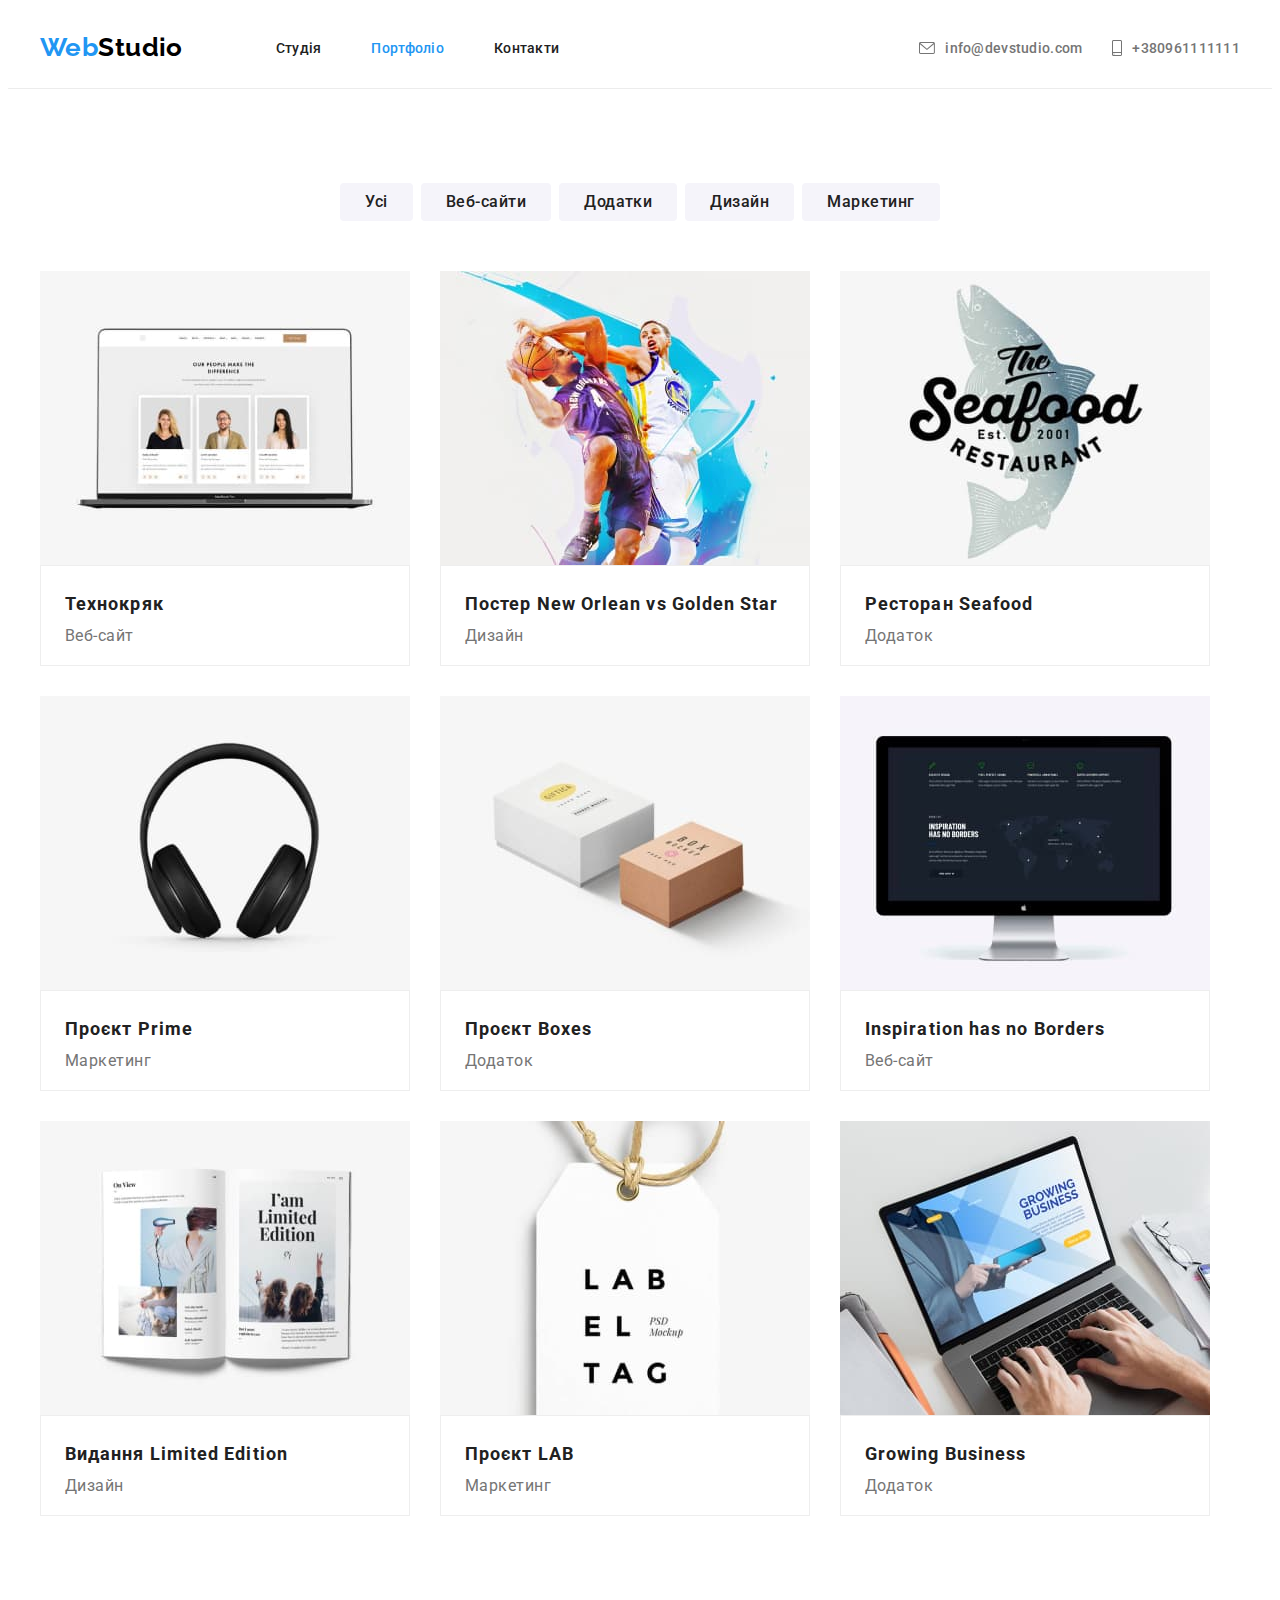
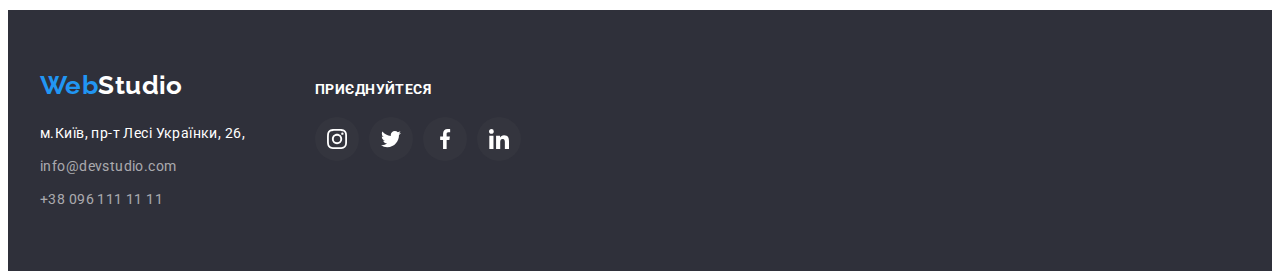
==== commit 59cbf16a: "po2" ====
--- a/portfolio.html
+++ b/portfolio.html
@@ -93,67 +93,85 @@
           <!--портфоліо-->
           <ul class="port-list-container list">
             <li class="port-list-item">
+              <a href="Технокряк" class="port-link link">
               <img src="./images/img1.jpg" alt="веб-сайт" width="370" />
               <div class="cart-cont">
                 <h2 class="port-title">Технокряк</h3>
                 <p class="port-text">Веб-сайт</p>
               </div>
-            </li>
-            <li class="port-list-item">
+              </a>
+            </li>
+            <li class="port-list-item">
+              <a href="Технокряк" class="port-link link">
               <img src="./images/img2.jpg" alt="постер" width="370" />
               <div class="cart-cont">
                 <h2 class="port-title">Постер New Orlean vs Golden Star</h3>
                 <p class="port-text">Дизайн</p>
               </div>
-            </li>
-            <li class="port-list-item">
+              </a>
+            </li>
+            <li class="port-list-item">
+              <a href="Ресторан Seafood" class="port-link link">
               <img src="./images/img3.jpg" alt="ресторан" width="370" />
               <div class="cart-cont">
                 <h2 class="port-title">Ресторан Seafood</h3>
                 <p class="port-text">Додаток</p>
               </div>
-            </li>
-            <li class="port-list-item">
+              </a>
+            </li>
+            <li class="port-list-item">
+              <a href="Проєкт Prime" class="port-link link">
               <img src="./images/img4.jpg" alt="навушники" width="370" />
               <div class="cart-cont">
                 <h2 class="port-title">Проєкт Prime</h3>
                 <p class="port-text">Маркетинг</p>
               </div>
-            </li>
-            <li class="port-list-item">
+              </a>
+            </li>
+            <li class="port-list-item">
+              <a href="Проєкт Boxes" class="port-link link">
               <img src="./images/img5.jpg" alt="2 коробки" width="370" />
               <div class="cart-cont">
                 <h2 class="port-title">Проєкт Boxes</h3>
                 <p class="port-text">Додаток</p>
               </div>
-            </li>
-            <li class="port-list-item">
+              </a>
+            </li>
+            <li class="port-list-item">
+              <a href="Inspiration has no Borders" class="port-link link">
               <img src="./images/img6.jpg" alt="монітор" width="370" />
               <div class="cart-cont">
                 <h2 class="port-title">Inspiration has no Borders</h3>
                 <p class="port-text">Веб-сайт</p>
               </div>
-            </li>
-            <li class="port-list-item">
+              </a>
+            </li>
+            <li class="port-list-item">
+              <a href="Видання Limited Edition" class="port-link link">
               <img src="./images/img7.jpg" alt="книга" width="370" />
               <div class="cart-cont">
                 <h2 class="port-title">Видання Limited Edition</h3>
                 <p class="port-text">Дизайн</p>
               </div>
-            </li>
-            <li class="port-list-item">
+              </a>
+            </li>
+            <li class="port-list-item">
+              <a href="Проєкт LAB" class="port-link link">
               <img src="./images/img8.jpg" alt="ярлик" width="370" />
               <div class="cart-cont">
                 <h2 class="port-title">Проєкт LAB</h3>
                 <p class="port-text">Маркетинг</p>
               </div>
-            </li>
-            <li class="port-list-item">
+              </a>
+            </li>
+            <li class="port-list-item">
+              <a href="Growing Business" class="port-link link">
               <img src="./images/img9.jpg" alt="ноутбук" width="370" />
               <div class="cart-cont">
                 <h2 class="port-title">Growing Business</h3>
                 <p class="port-text">Додаток</p>
               </div>
+              </a>
             </li>
           </ul>
         </div>
@@ -166,8 +184,7 @@
         <div class="foot">
           <a class="logo-item logo link" href="./index.html"
             ><span class="logo-blu link">Web</span
-            ><span class="logo-footer link">Studio</span></a
-          >
+            ><span class="logo-footer link">Studio</span></a>
           <address>
             <ul class="footer-addres list">
               <li class="foot-item">
@@ -176,26 +193,23 @@
                   target="_blank"
                   rel="noopener noreferrer nofollow"
                   class="kont-link link"
-                  >м.Київ, пр-т Лесі Українки, 26,</a
-                >
+                  >м.Київ, пр-т Лесі Українки, 26,</a>
               </li>
               <li class="foot-item">
                 <a href="mailto:info@devstudio.com" class="kontakt-link link"
-                  >info@devstudio.com</a
-                >
+                  >info@devstudio.com</a>
               </li>
               <li class="foot-item">
                 <a href="tel:+380961111111" class="kontakt-link link"
-                  >+38 096 111 11 11</a
-                >
+                  >+38 096 111 11 11</a>
               </li>
             </ul>
           </address>
         </div>
         <div class="foot-soc">
           <p class="footer-text">ПРИЄДНУЙТЕСЯ</p>
-            <ul class="socials list">
-              <li class="socials-item">
+          <ul class="socials list">
+            <li class="socials-item">
                 <a
                   class="foot-color-link link"
                   href="https://instagrfoot-color
@@ -207,8 +221,8 @@
                     <use href="./images/icons.svg#instagram"></use>
                   </svg>
                 </a>
-              </li>
-              <li class="socials-item">
+            </li>
+            <li class="socials-item">
                 <a
                   class="foot-color-link link"
                   href="https://twitter.com"
@@ -220,8 +234,8 @@
                     <use href="./images/icons.svg#twitter"></use>
                   </svg>
                 </a>
-              </li>
-              <li class="socials-item">
+            </li>
+            <li class="socials-item">
                 <a
                   class="foot-color-link link"
                   href="https://facebook.com"
@@ -233,8 +247,8 @@
                     <use href="./images/icons.svg#facebook"></use>
                   </svg>
                 </a>
-              </li>
-              <li class="socials-item">
+            </li>
+            <li class="socials-item">
                 <a
                   class="foot-color-link link"
                   href="https://linkedin.com"
@@ -246,9 +260,8 @@
                     <use href="./images/icons.svg#linkedin"></use>
                   </svg>
                 </a>
-              </li>
-            </ul>
-          </p>
+            </li>
+          </ul>
         </div>
       </div>
     </footer>
--- a/css/styles.css
+++ b/css/styles.css
@@ -124,7 +124,9 @@
     letter-spacing: 0.02em;
     color: var(--title-text-color);
     text-align: center;
+    display: flex;
     gap: 10px;
+    align-items: center;
   }
   .descr-list:hover,
   .descr-list:focus {
@@ -137,11 +139,11 @@
   .hiro {
     padding-top: 200px;
     padding-bottom: 200px;
-    background: rgba(47, 48, 58, 0.4);
-    background-image: url(../images/box4.jpg);
+    background-image: linear-gradient(rgba(47, 48, 58, 0.4), rgba(47, 48, 58, 0.4)), url(../images/box4.jpg);
     background-repeat: no-repeat;
     background-position: center;
     max-width: 1600px;
+    height: 600px;
     margin: 0 auto;
   }
   .hiro-item {
@@ -342,14 +344,10 @@
   }
   .para {
     display: flex;
-    align-items: center;
+    align-items: baseline;
   }
   .foot {
     margin-right: 70px;
-  }
-  .foot-soc {
-    width: 206px;
-    gap: 10px;
   }
   .foot-color-link {
     display: flex;
@@ -406,16 +404,23 @@
   }
   .port-list-item {
     width: 370px;
-  }
-  .port-list-item:hover,
-  .port-list-item:focus {
-    border: 1px solid #EEEEEE;
+    /*flex-basis: calc((100% - 60px) / 3);
+    margin-right: 30px;
+    margin-bottom: 30px;*/
+  }
+  
+  .port-link {
+    display: block;
+  }
+  .port-link:hover,
+  .port-link:focus {
     box-shadow: 0px 1px 1px rgba(0, 0, 0, 0.12), 0px 4px 4px rgba(0, 0, 0, 0.06), 1px 4px 6px rgba(0, 0, 0, 0.16);
   }
   .cart-cont {
     padding: 20px 24px;
     /*outline: 2px solid green;*/
     border: 1px solid #EEEEEE;
+   
   }
   .port-title {
     font-weight: 700;
@@ -423,6 +428,7 @@
     line-height: 2;
     letter-spacing: 0.06em;
     margin-bottom: 4px;
+    color: var(--primari-text-color);
   }
   .port-text {
     font-size: 16px;
@@ -472,23 +478,19 @@
     display: flex;
     justify-content: center;
     align-items: center;
-    border: 1px solid var(--grey-color);
+    border: 1px solid currentColor;
     border-radius: 4px;
     width: 170px;
     height: 92px;
-    background-color: var(--background-color);
     color: var(--grey-color);
   }
   .klient-link:hover,
   .klient-link:focus {
-    border: 1px solid  var(--accent-color);
+    color: var(--accent-color);
   }
   .klient-icon {
     fill: currentColor;
   }
-  .klient-icon:hover,
-  .klient-icon:focus {
-    fill: var(--accent-color);
-  }
+ 
 
   